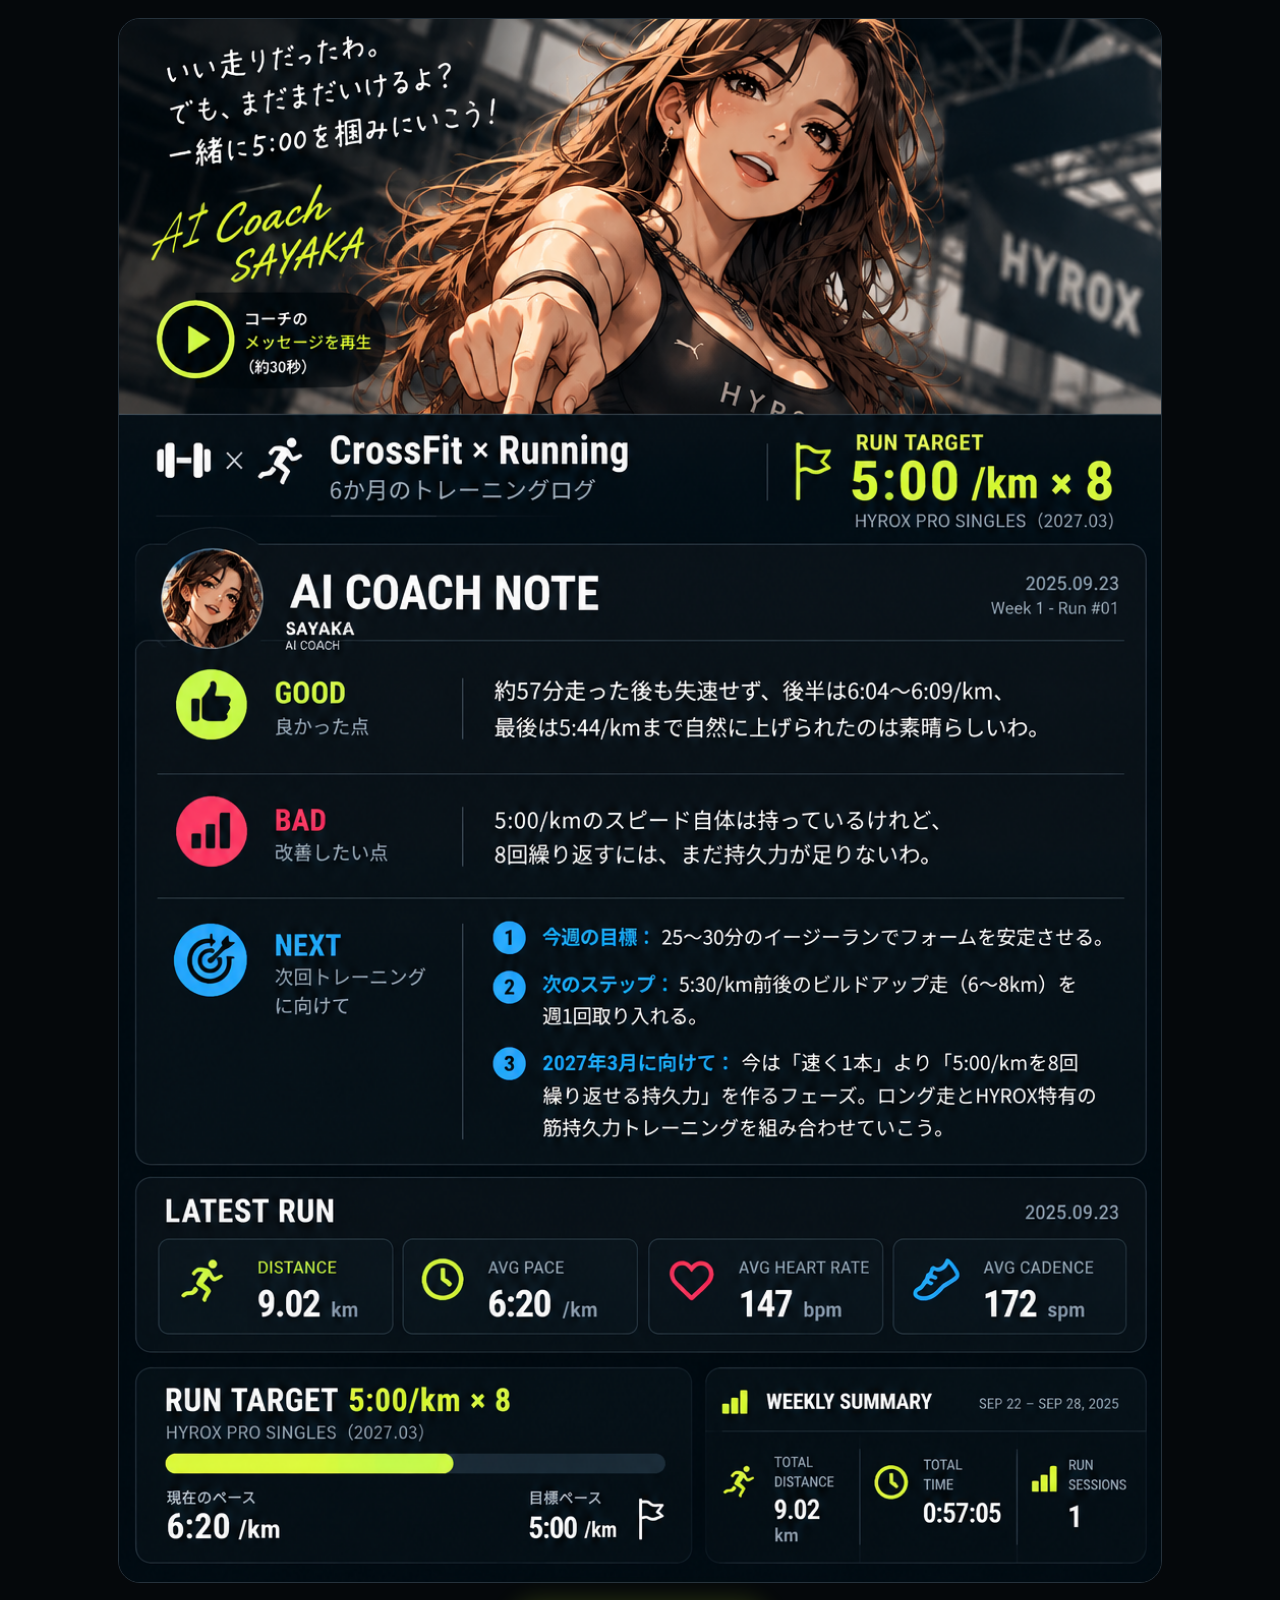
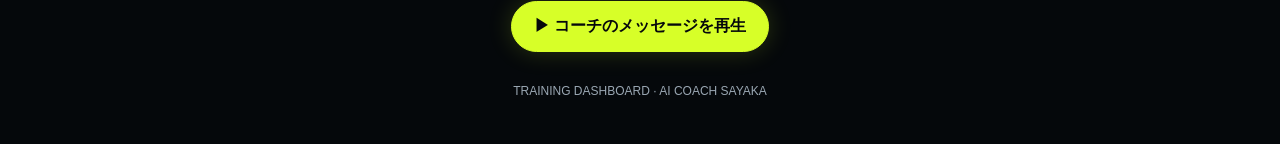
==== index.html @ 15e166e4 "Add files via upload" ====
<!doctype html>
<html lang="ja">
<head>
<meta charset="utf-8">
<meta name="viewport" content="width=device-width,initial-scale=1">
<title>HYROX Pro Training — AI Coach SAYAKA</title>
<style>
:root{--bg:#05080b;--panel:#0a1118;--line:#26323c;--text:#f4f6f8;--muted:#9aa7b3;--lime:#d7ff28;--pink:#ff4265;--blue:#32adff}
*{box-sizing:border-box}body{margin:0;background:var(--bg);color:var(--text);font-family:Arial,"Noto Sans JP",sans-serif}
.wrap{max-width:1080px;margin:auto;padding:18px}.hero{width:100%;border:1px solid var(--line);border-radius:22px;overflow:hidden;background:#071018}
.hero img{display:block;width:100%;height:auto}
.mobile-note{display:none}footer{padding:28px 4px;color:var(--muted);font-size:12px;text-align:center}
@media(max-width:700px){
 .wrap{padding:0}.hero{border:0;border-radius:0}.hero img{width:100%;height:auto}
 .mobile-note{display:block;padding:14px 16px 20px;color:var(--muted);font-size:12px;line-height:1.6}
 footer{padding:18px}
}

.video-launch{display:flex;justify-content:center;padding:18px 12px 4px}
.video-btn{appearance:none;border:1px solid #d7ff28;background:#d7ff28;color:#05080b;font-weight:800;font-size:16px;padding:14px 22px;border-radius:999px;cursor:pointer;box-shadow:0 0 24px rgba(215,255,40,.18)}
.video-modal{position:fixed;inset:0;z-index:9999;display:none;align-items:center;justify-content:center;padding:18px;background:rgba(0,0,0,.86);backdrop-filter:blur(6px)}
.video-modal.open{display:flex}.video-card{position:relative;width:min(430px,94vw);max-height:92vh;background:#071018;border:1px solid #26323c;border-radius:20px;padding:12px}
.video-card video{display:block;width:100%;max-height:82vh;border-radius:13px;background:#000}
.video-close{position:absolute;right:-8px;top:-10px;width:38px;height:38px;border-radius:50%;border:1px solid #46515a;background:#111820;color:#fff;font-size:24px;cursor:pointer;z-index:2}
.video-caption{padding:10px 4px 2px;text-align:center;color:#9aa7b3;font-size:12px}
@media(max-width:700px){.video-launch{padding:14px 16px 0}.video-btn{width:100%;font-size:15px}}

</style>
</head>
<body>
<main class="wrap">
  <section class="hero" aria-label="HYROX Pro training dashboard">
    <img src="[data-uri]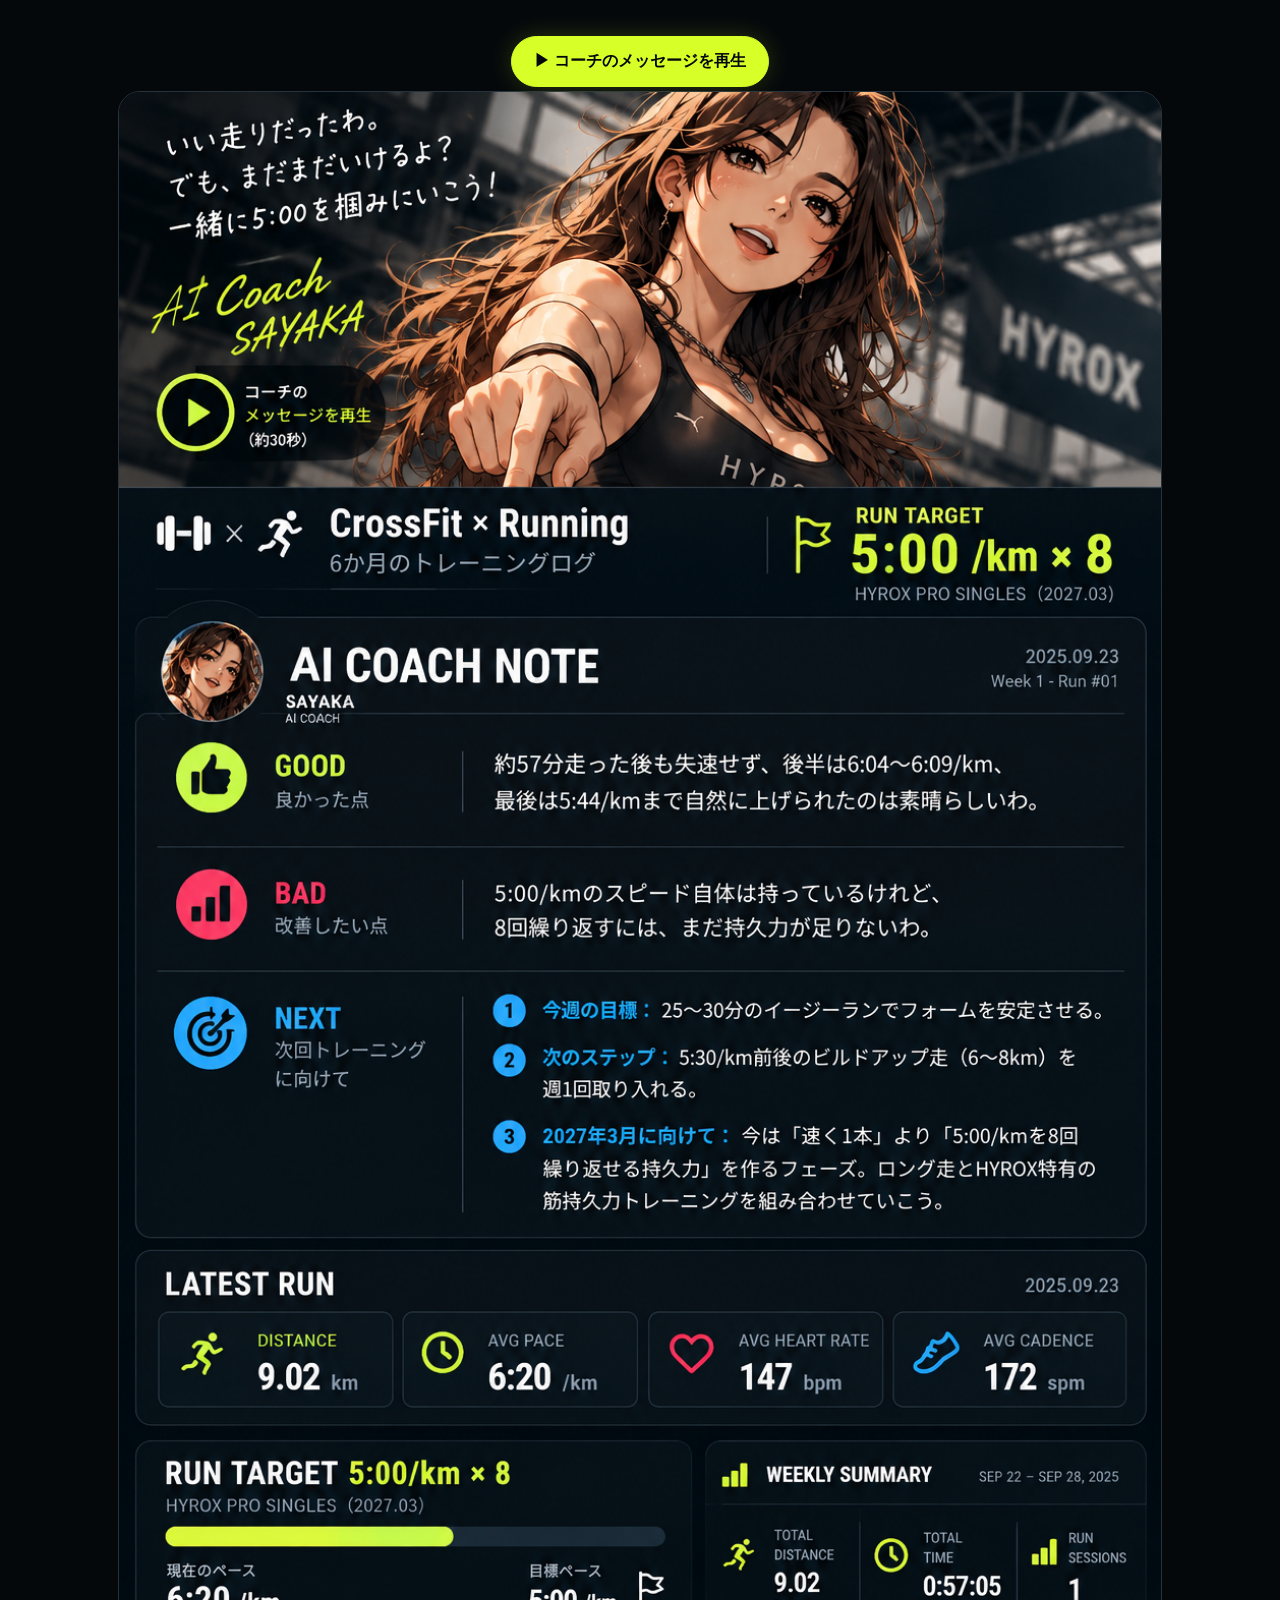
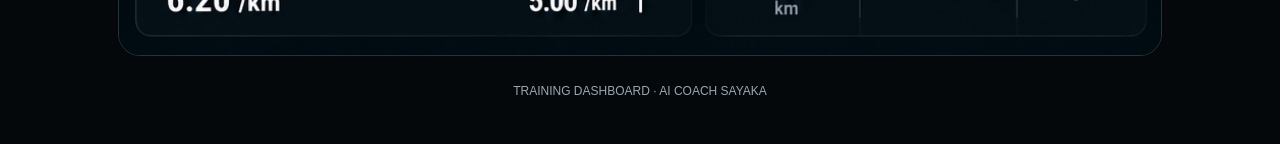
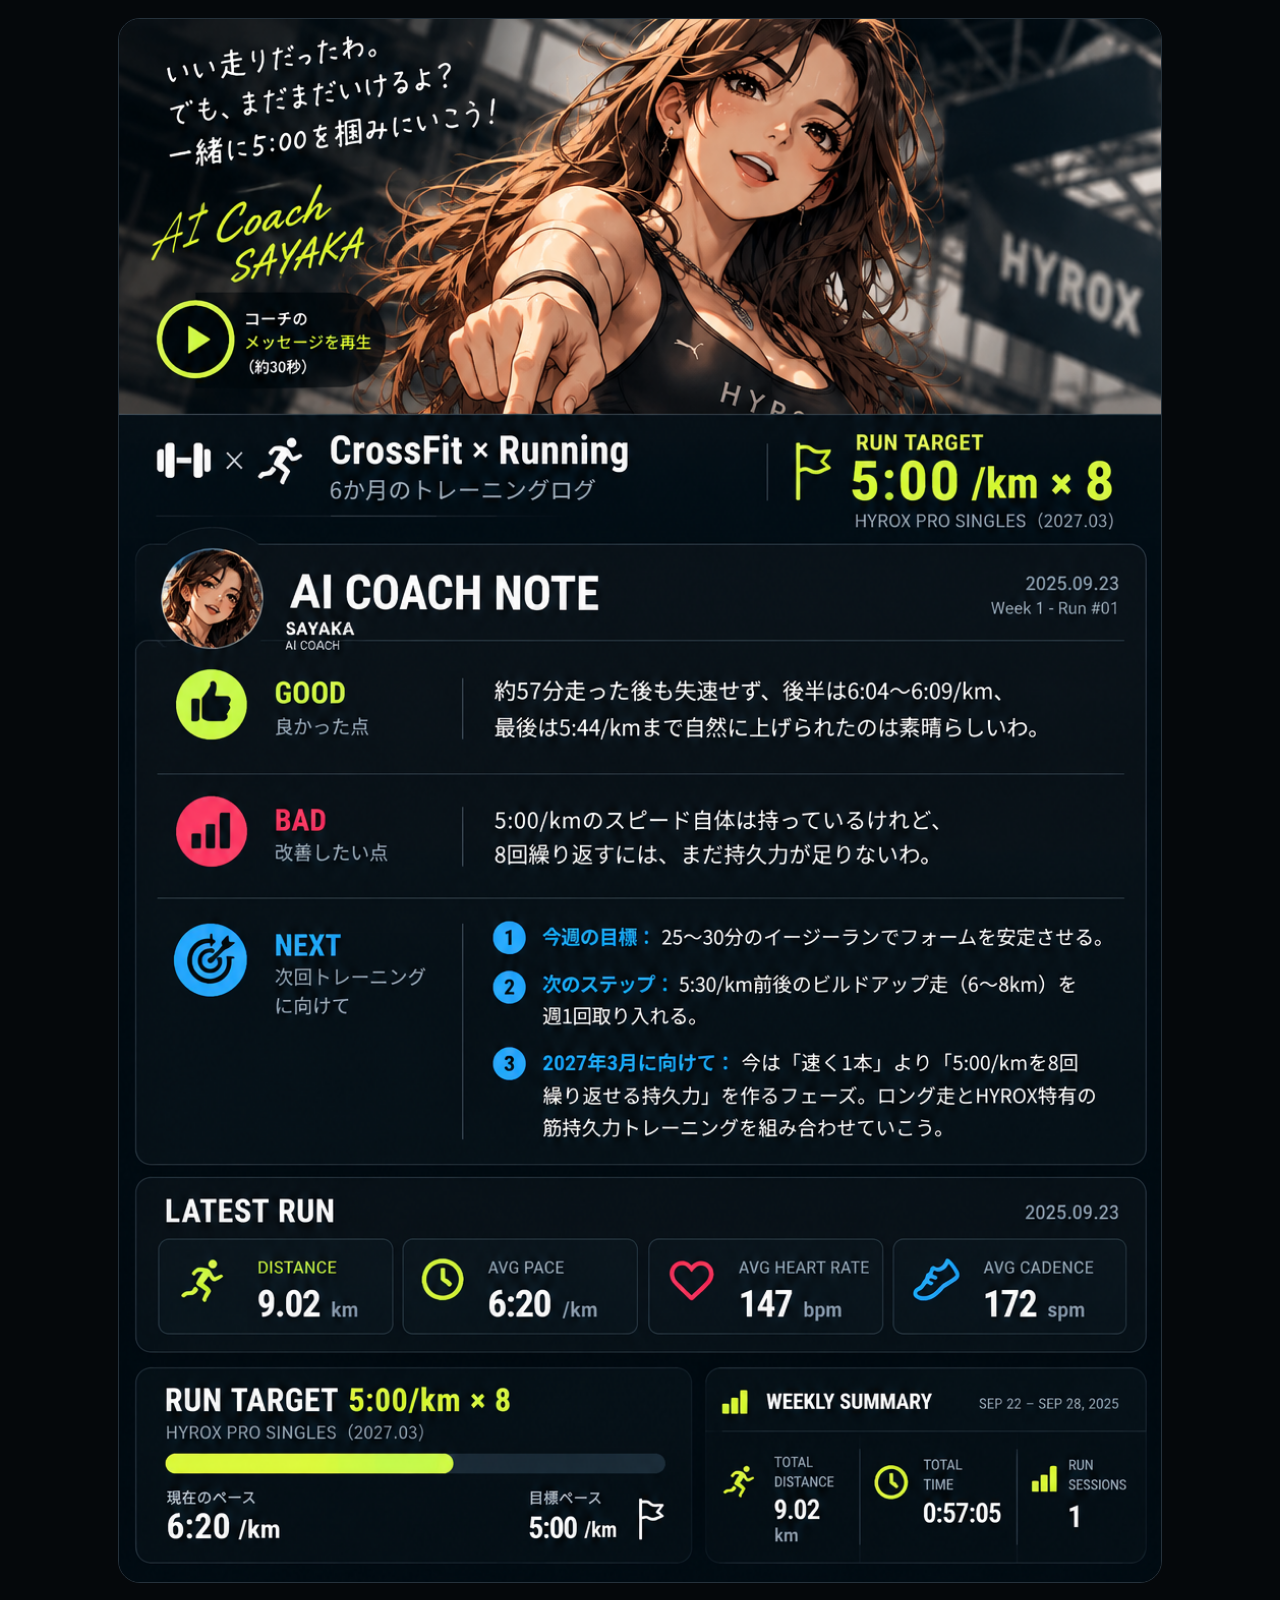
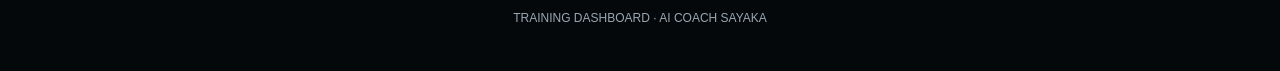
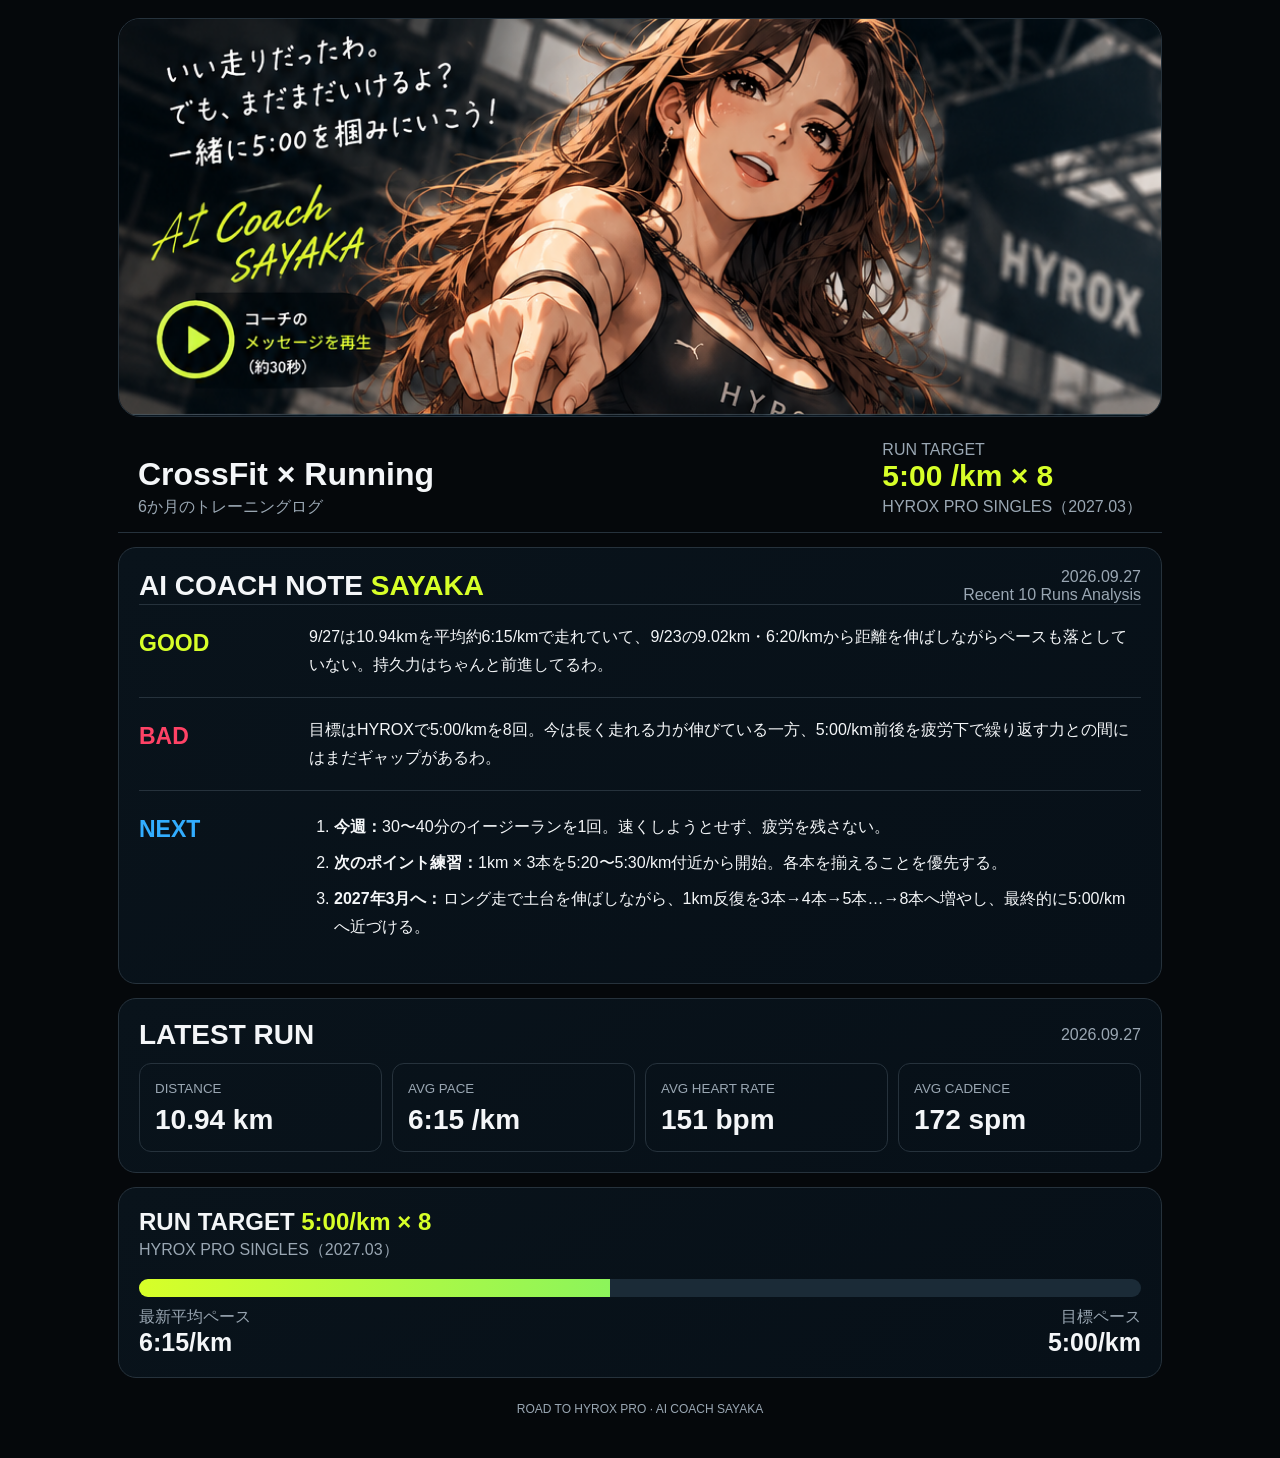
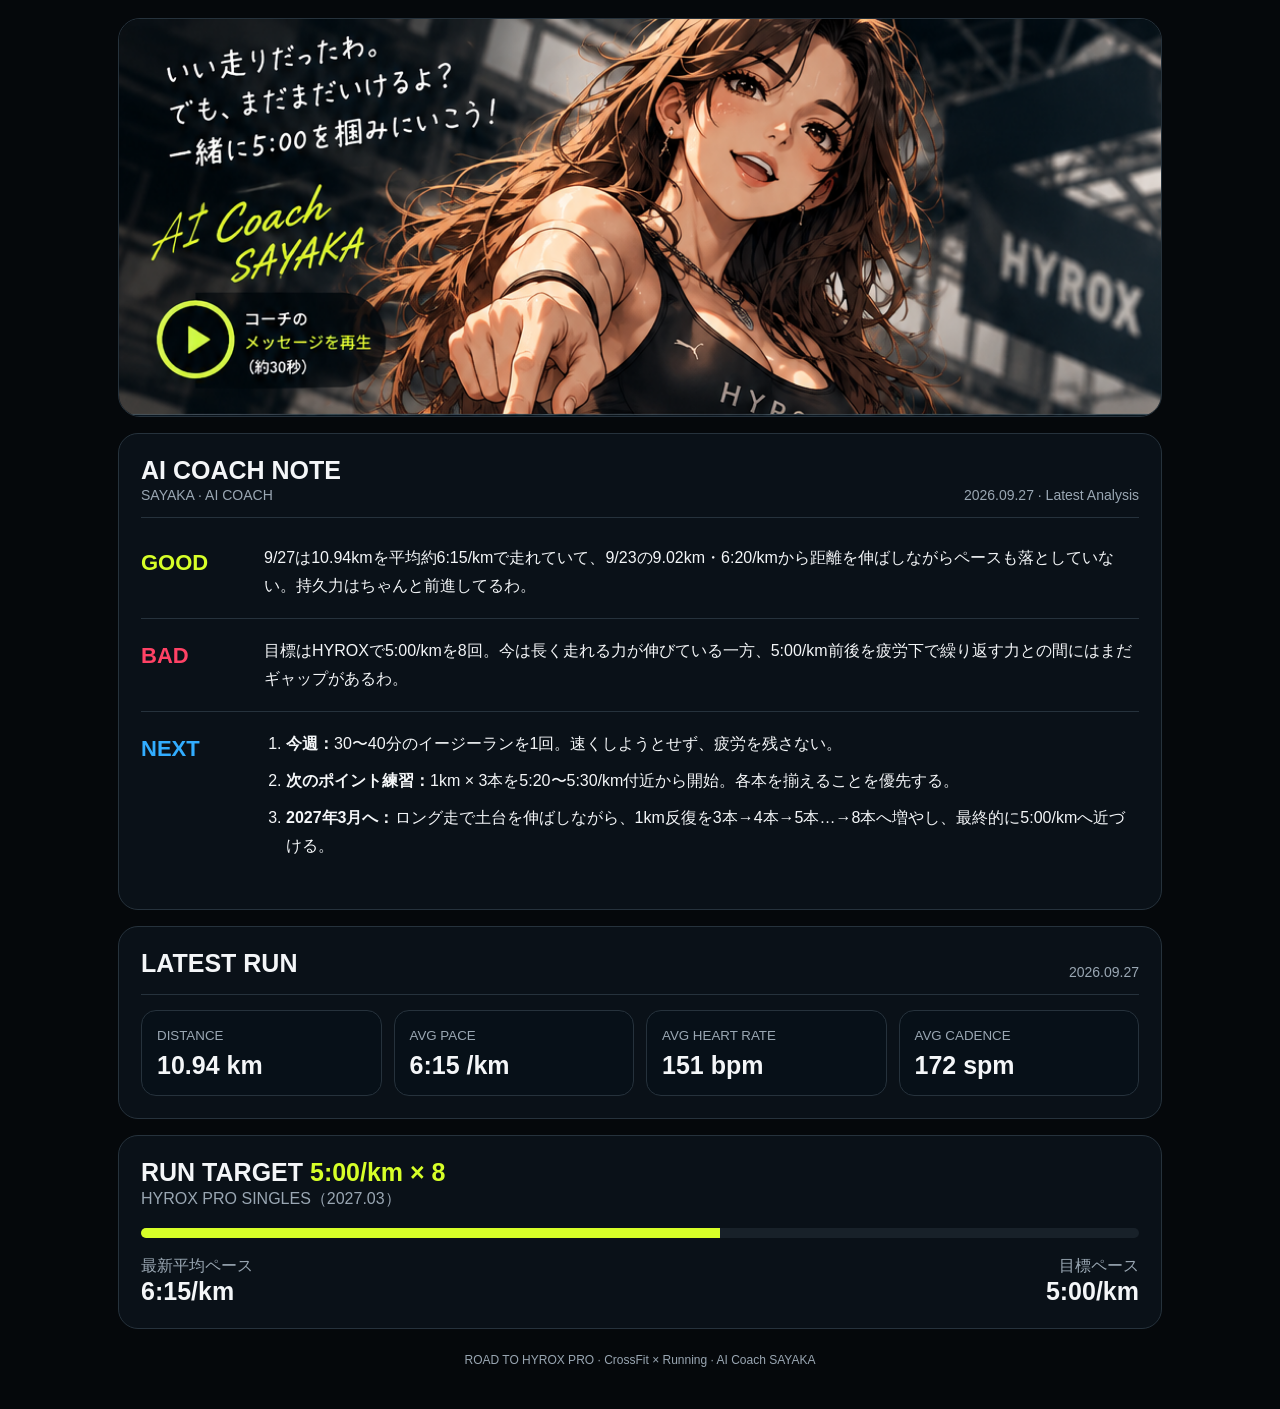
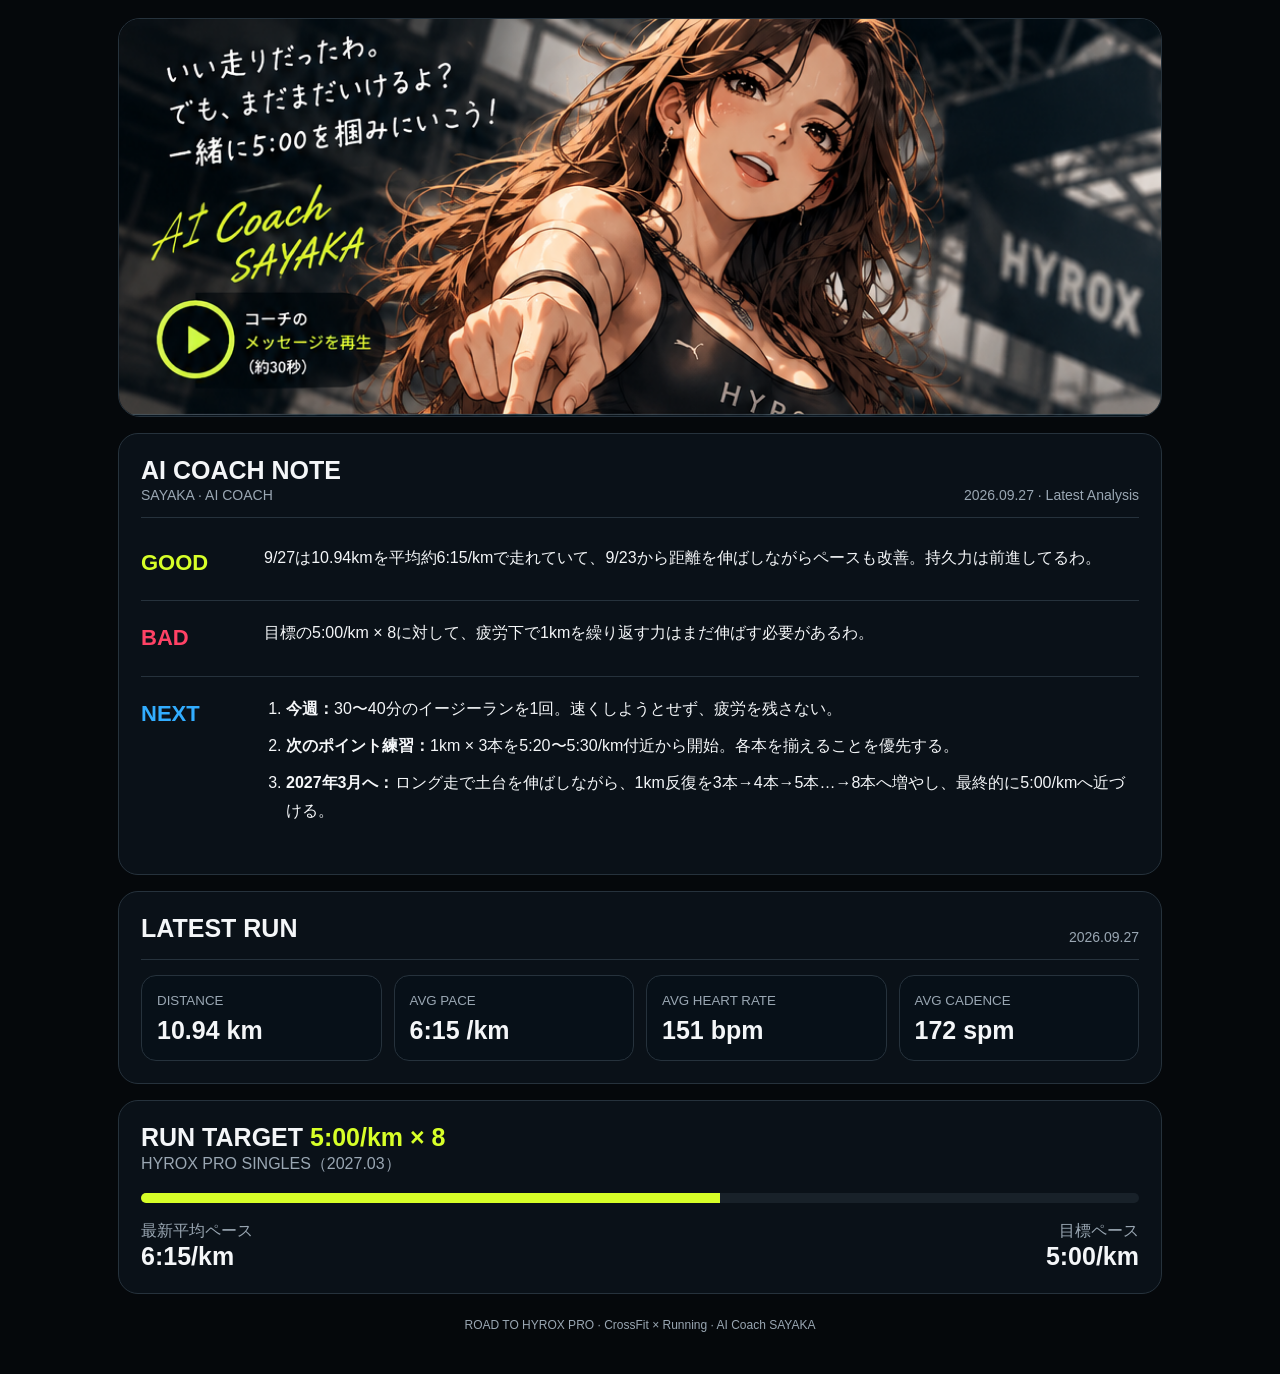
